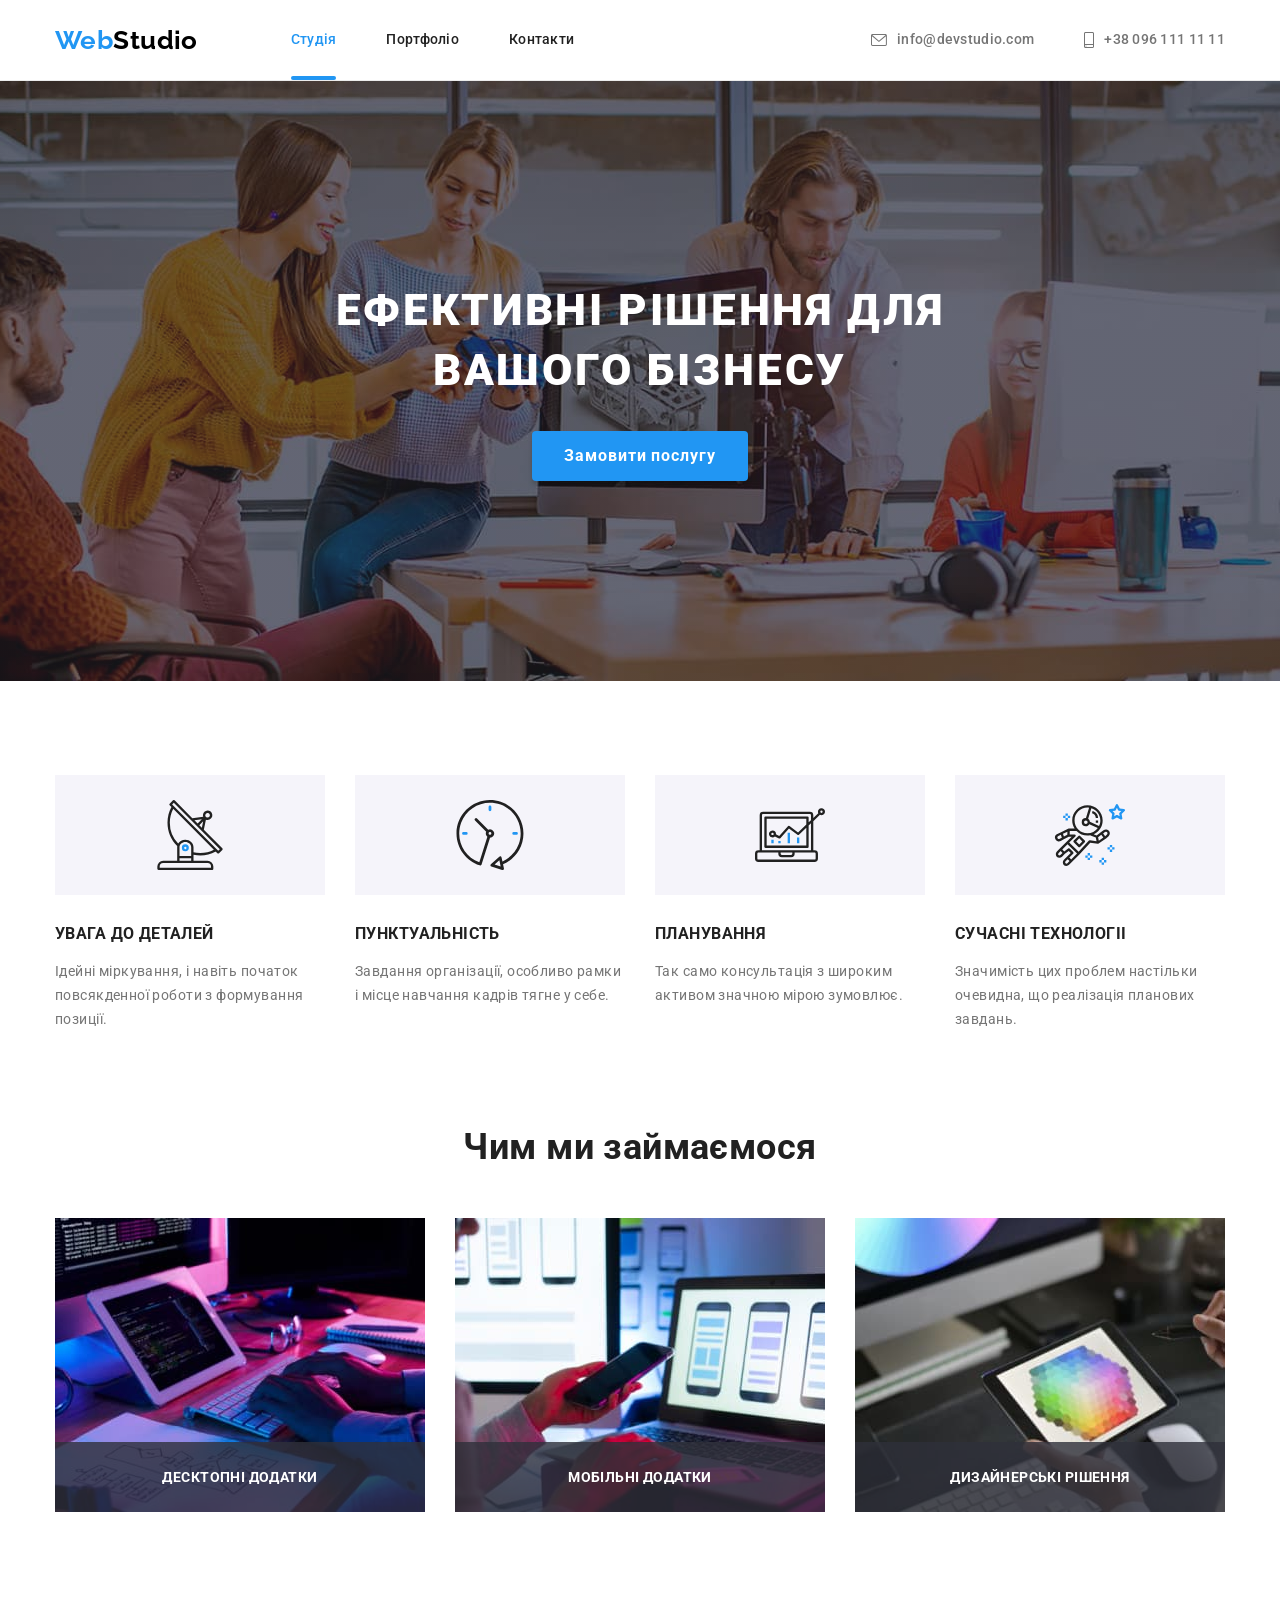
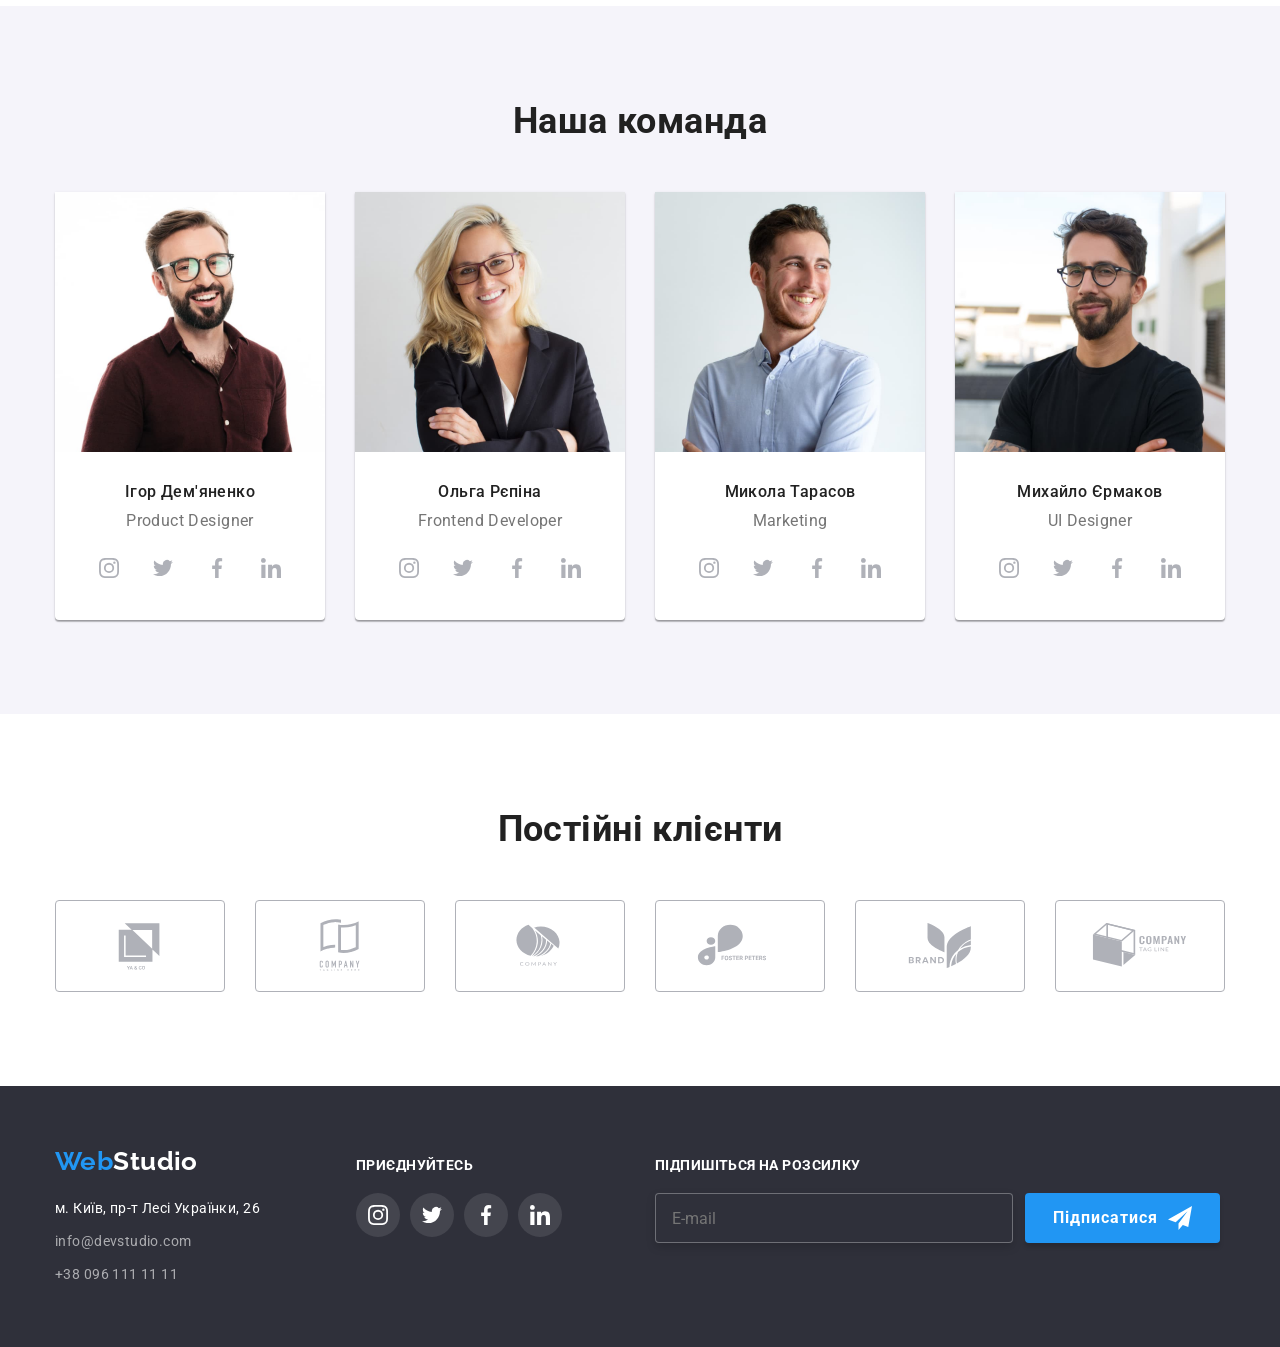
==== index.html @ 7e54023a "yu" ====
<!DOCTYPE html>
<html lang="uk">
<head>
    <meta charset="UTF-8">
    <meta http-equiv="X-UA-Compatible" content="IE=edge">
    <meta name="viewport" content="width=device-width, initial-scale=1.0">
    <title>Document</title>
    <link rel="preconnect" href="https://fonts.googleapis.com">
    <link rel="preconnect" href="https://fonts.gstatic.com" crossorigin>
    <link href="https://fonts.googleapis.com/css2?family=Raleway:wght@700&family=Roboto:wght@400;500;700;900& class="list-cartadisplay=swap" rel="stylesheet">
    <link rel="stylesheet" href="https://cdnjs.cloudflare.com/ajax/libs/modern-normalize/1.1.0/modern-normalize.min.css">
    <link rel="stylesheet" href="./css/styles.css">
</head>
<body>
    <header class="border-header">
            <div class="container site-auth">
                <nav class="site-auth">
                    <a href="./index.html" class="logo"><span class="web">Web</span>Studio</a>
                    <ul class="site-naw list">
                        <li class="iten"><a href="./index.html" class="studio current">Студія</a></li>
                        <li class="iten"><a href="./portfolio.html" class="portfolio">Портфоліо</a></li>
                        <li class="iten"><a href="" class="contact">Контакти</a></li>
                    </ul>
                </nav>
                <ul class="auth-naw list">
                    <li class="iten">
                        <a href="mailto:info@devstudio.com" class="com">
                        <svg class="icon-naw1" width="16" height="12">
                        <use href="./images/icons.svg/symbol-defs(2).svg#icon-envelope"></use>
                        </svg>info@devstudio.com</a>
                    </li>
                    <li class="iten">
                        <a href="tel:+380961111111" class="tel">
                        <svg class="icon-naw2" width="10" height="16">
                        <use href="./images/icons.svg/symbol-defs(2).svg#icon-smartphone"></use>
                        </svg>+38 096 111 11 11</a>
                    </li>
                </ul>
            </div>
    </header>
    <main>
            <!--Шапка-->
        <section class="hero overlya">
                <div class="container">
                    <h1 class="hero-title">Ефективні рішення для вашого бізнесу</h1>
                    <button type="button" class="button-title" data-modal-open>Замовити послугу</button>
                </div>
        </section>
            <!--Особливості-->
        <section class="section">
                <div class="container">
                    <h2 class="visually-hidden">Наші переваги</h2>
                    <ul class="benefit list">
                        <li class="advantage">
                            <div class="advantage-icon">
                                <svg class="icon-benefit" widht="70" height="70">
                                    <use href="./images/icons.svg/symbol-defs(2).svg#icon-antenna"></use>
                                </svg>
                            </div>
                            <h3 class="titles">Увага до деталей</h3>
                            <p class="list-text">Ідейні міркування, і навіть початок повсякденної роботи з формування позиції.</p>
                        </li>
                        <li class="advantage">
                            <div class="advantage-icon">
                                <svg class="icon-benefit" widht="70" height="70">
                                    <use href="./images/icons.svg/symbol-defs(2).svg#icon-clock"></use>
                                </svg>
                            </div>
                            <h3 class="titles">Пунктуальність</h3>
                            <p class="list-text">Завдання організації, особливо рамки і місце навчання кадрів тягне у себе.</p>
                        </li>
                        <li class="advantage">
                            <div class="advantage-icon">
                                <svg class="icon-benefit" widht="70" height="70">
                                    <use href="./images/icons.svg/symbol-defs(2).svg#icon-diagram"></use>
                                </svg>
                            </div>
                            <h3 class="titles">Планування</h3>
                            <p class="list-text">Так само консультація з широким активом значною мірою зумовлює.</p>
                        </li>
                        <li class="advantage">
                            <div class="advantage-icon">
                                <svg class="icon-benefit" widht="70" height="70">
                                    <use href="./images/icons.svg/symbol-defs(2).svg#icon-astronaut"></use>
                                </svg>
                            </div>
                            <h3 class="titles">Сучасні технологіі</h3>
                            <p class="list-text">Значимість цих проблем настільки очевидна, що реалізація планових завдань.</p>
                        </li>
                    </ul>
                </div>
        </section>
            <!--Чим займаємося-->
        <section class="work">
                <div class="container">
                    <h2 class="work-title">Чим ми займаємося</h2>
                    <ul class="work-flex list">
                        <li class="position">
                            <div class="over">
                            <img src="./images/img.jpg" alt="Програмування" width="370">
                            <p class="over-title">Десктопні додатки</p>
                            </div>
                        </li>
                        <li class="position">
                            <div class="over">
                            <img src="./images/img1.jpg" alt="Дизайн" width="370">
                            <p class="over-title">Мобільні додатки</p>
                            </div>
                        </li>
                        <li class="position">
                            <div class="over">
                            <img src="./images/img2.jpg" alt="Креслення" width="370">
                            <p class="over-title">Дизайнерські рішення</p>
                            </div>
                        </li>
                    </ul>
                </div>
        </section>
            <!--Наша команда-->
        <section class="section team">
                <div class="container">
                    <h2 class="team-title">Наша команда</h2>
                    <ul class="team-carta list">
                        <li class=carta-team>
                            <img src="./images/img3.jpg" alt="Фото Ігор Демяненко" width="270">
                            <div class="carta-blok">
                                <h3 class="name">Ігор Дем'яненко</h3>
                                <p class="profession" lang="en">Product Designer</p>
                                <ul class="icon-blok list">
                                    <li class="blok-social">
                                        <a href="" class="fon-icon">
                                            <svg class="centr" width="20" height="20">
                                                <use href="./images/icons.svg/symbol-defs(2).svg#icon-instagram"></use>
                                            </svg>
                                        </a>
                                    </li>
                                    <li class="blok-social">
                                        <a href="" class="fon-icon">
                                            <svg class="centr" width="20" height="20">
                                                <use href="./images/icons.svg/symbol-defs(2).svg#icon-twitter"></use>
                                            </svg>
                                        </a>
                                    </li>
                                    <li class="blok-social">
                                        <a href="" class="fon-icon">
                                            <svg class="centr" width="20" height="20">
                                                <use href="./images/icons.svg/symbol-defs(2).svg#icon-facebook"></use>
                                            </svg>
                                        </a>
                                    </li>
                                    <li class="blok-social">
                                        <a href="" class="fon-icon">
                                            <svg class="centr" width="20" height="20">
                                                <use href="./images/icons.svg/symbol-defs(2).svg#icon-linkedin"></use>
                                            </svg>
                                        </a>
                                    </li>
                                </ul>
                            </div>
                        </li>
                        <li class="carta-team">
                            <img src="./images/img4.jpg" alt="Фото Ольга репіна" width="270">
                            <div class="carta-blok">
                                <h3 class="name">Ольга Рєпіна</h3>
                                <p class="profession" lang="en">Frontend Developer</p>
                                <ul class="icon-blok list">
                                    <li class="blok-social">
                                        <a href="" class="fon-icon">
                                            <svg class="centr" width="20" height="20">
                                                <use href="./images/icons.svg/symbol-defs(2).svg#icon-instagram"></use>
                                            </svg>
                                        </a>
                                    </li>
                                    <li class="blok-social">
                                        <a href="" class="fon-icon">
                                            <svg class="centr" width="20" height="20">
                                                <use href="./images/icons.svg/symbol-defs(2).svg#icon-twitter"></use>
                                            </svg>
                                        </a>
                                    </li>
                                    <li class="blok-social">
                                        <a href="" class="fon-icon">
                                            <svg class="centr" width="20" height="20">
                                                <use href="./images/icons.svg/symbol-defs(2).svg#icon-facebook"></use>
                                            </svg>
                                        </a>
                                    </li>
                                    <li class="blok-social">
                                        <a href="" class="fon-icon">
                                            <svg class="centr" width="20" height="20">
                                                <use href="./images/icons.svg/symbol-defs(2).svg#icon-linkedin"></use>
                                            </svg>
                                        </a>
                                    </li>
                                </ul>
                            </div>
                        </li>
                        <li class="carta-team">
                            <img src="./images/img5.jpg" alt="Фото Микола Тарасов" width="270">
                            <div class="carta-blok">
                                <h3 class="name">Микола Тарасов</h3>
                                <p class="profession" lang="en">Marketing</p>
                                <ul class="icon-blok list">
                                    <li class="blok-social">
                                        <a href="" class="fon-icon">
                                            <svg class="centr" width="20" height="20">
                                                <use href="./images/icons.svg/symbol-defs(2).svg#icon-instagram"></use>
                                            </svg>
                                        </a>
                                    </li>
                                    <li class="blok-social">
                                        <a href="" class="fon-icon">
                                            <svg class="centr" width="20" height="20">
                                                <use href="./images/icons.svg/symbol-defs(2).svg#icon-twitter"></use>
                                            </svg>
                                        </a>
                                    </li>
                                    <li class="blok-social">
                                        <a href="" class="fon-icon">
                                            <svg class="centr" width="20" height="20">
                                                <use href="./images/icons.svg/symbol-defs(2).svg#icon-facebook"></use>
                                            </svg>
                                        </a>
                                    </li>
                                    <li class="blok-social">
                                        <a href="" class="fon-icon">
                                            <svg class="centr" width="20" height="20">
                                                <use href="./images/icons.svg/symbol-defs(2).svg#icon-linkedin"></use>
                                            </svg>
                                        </a>
                                    </li>
                                </ul>
                            </div>
                        </li>
                        <li class="carta-team">
                            <img src="./images/img6.jpg" alt="Фото Михайло Єрмаков" width="270">
                            <div class="carta-blok">
                                <h3 class="name">Михайло Єрмаков</h3>
                                <p class="profession" lang="en">UI Designer</p>
                                <ul class="icon-blok list">
                                    <li class="blok-social">
                                        <a href="" class="fon-icon">
                                            <svg class="centr" width="20" height="20">
                                                <use href="./images/icons.svg/symbol-defs(2).svg#icon-instagram"></use>
                                            </svg>
                                        </a>
                                    </li>
                                    <li class="blok-social">
                                        <a href="" class="fon-icon">
                                            <svg class="centr" width="20" height="20">
                                                <use href="./images/icons.svg/symbol-defs(2).svg#icon-twitter"></use>
                                            </svg>
                                        </a>
                                    </li>
                                    <li class="blok-social">
                                        <a href="" class="fon-icon">
                                            <svg class="centr" width="20" height="20">
                                                <use href="./images/icons.svg/symbol-defs(2).svg#icon-facebook"></use>
                                            </svg>
                                        </a>
                                    </li>
                                    <li class="blok-social">
                                        <a href="" class="fon-icon">
                                            <svg class="centr" width="20" height="20">
                                                <use href="./images/icons.svg/symbol-defs(2).svg#icon-linkedin"></use>
                                            </svg>
                                        </a>
                                    </li>
                                </ul>
                            </div>
                        </li>
                    </ul>
                </div>
        </section>
            <!--Постійні клієнти-->
        <section class="section">
                <div class="container">
                    <h2 class="client-title">Постійні клієнти</h2>
                    <ul class="logo-client list">
                        <li class="client-border">
                            <a href="" class="logo-container">
                                <svg class="client-icon" width="106" height="60">
                                    <use href="./images/icons.svg/symbol-defs(2).svg#icon-logo1"></use>
                                </svg>
                            </a>
                        </li>
                        <li class="client-border">
                            <a href="" class="logo-container">
                                <svg class="client-icon" width="106" height="60">
                                    <use href="./images/icons.svg/symbol-defs(2).svg#icon-logo2"></use>
                                </svg>
                            </a>
                        </li>
                        <li class="client-border">
                            <a href="" class="logo-container">
                                <svg class="client-icon" width="106" height="60">
                                    <use href="./images/icons.svg/symbol-defs(2).svg#icon-logo3"></use>
                                </svg>
                            </a>
                        </li>
                        <li class="client-border">
                            <a href="" class="logo-container">
                                <svg class="client-icon" width="106" height="60">
                                    <use href="./images/icons.svg/symbol-defs(2).svg#icon-logo4"></use>
                                </svg>
                            </a>
                        </li>
                        <li class="client-border">
                            <a href="" class="logo-container">
                                <svg class="client-icon" width="106" height="60">
                                    <use href="./images/icons.svg/symbol-defs(2).svg#icon-logo5"></use>
                                </svg>
                            </a>
                        </li>
                        <li class="client-border">
                            <a href="" class="logo-container">
                                <svg class="client-icon" width="106" height="60">
                                        <use href="./images/icons.svg/symbol-defs(2).svg#icon-logo6"></use>
                                 </svg>
                            </a>
                        </li>
                    </ul>
                </div>
        </section>
    </main>
        <!--Футер-->
    <footer class="footer">
            <div class="container logo-social">
                <div class="blok-footer">
                    <a href="./index.html" class="logo-studio"><span class="web">Web</span>Studio</a>
                    <address class="addres-footer">
                        <ul class="footer-addres list">
                            <li class="list-footer"><a href="https://goo.gl/maps/CPtrU1FHBa2aNyZL9" target="_blank" rel="noopener noreferrer nofollow" class="address">м. Київ, пр-т Лесі Українки, 26</a></li>
                            <li class="list-footer"><a href="mailto:info@devstudio.com" class="info">info@devstudio.com</a></li>
                            <li class="list-footer"><a href="tel:+380961111111" class="telefon">+38 096 111 11 11</a></li>
                        </ul>
                    </address>
                </div>
                <div class="blok-footer">
                    <p class="footer-text">приєднуйтесь</p>
                    <ul class="icon-footer list">
                        <li class="social-blok">
                            <a href="" class="icon-fon">
                                <svg class="centr-icon" width="20" height="20">
                                    <use href="./images/icons.svg/symbol-defs(2).svg#icon-instagram"></use>
                                </svg>
                            </a>
                        </li>
                        <li class="social-blok">
                            <a href="" class="icon-fon">
                                <svg class="centr-icon" width="20" height="20">
                                    <use href="./images/icons.svg/symbol-defs(2).svg#icon-twitter"></use>
                                </svg>
                            </a>
                        </li>
                        <li class="social-blok">
                            <a href="" class="icon-fon">
                                <svg class="centr-icon" width="20" height="20">
                                    <use href="./images/icons.svg/symbol-defs(2).svg#icon-facebook"></use>
                                </svg>
                            </a>
                        </li>
                        <li class="social-blok">
                            <a href="" class="icon-fon">
                                <svg class="centr-icon" width="20" height="20">
                                    <use href="./images/icons.svg/symbol-defs(2).svg#icon-linkedin"></use>
                                </svg>
                            </a>
                        </li>
                    </ul>
                </div>
                <form name="footer-form" class="blok-form">
                    <p class="footer-text">Підпишіться на розсилку</p>
                    <div class="telegram-list">
                        <label class="mail-input">
                            <input type="email" name="mail" class="form-input" placeholder="E-mail">
                        </label>
                        <button type="button" class="footer-button">Підписатися
                            <svg class="button-icon" width="24" height="24">
                                <use href="./images/icons.svg/symbol-defs(3).svg#icon-icon-send"></use>
                            </svg>
                        </button>
                    </div>
                </form>
            </div>
    </footer>
        <!--Модалка-->
    <div class="backdrop is-hidden" data-modal>
        <form class="modal">
            <button class="close" data-modal-close>
              <svg class="modal-close" width="18" height="18">
                  <use href="./images/icons.svg/symbol-defs1.svg#icon-close-black-18dpsvg"></use>
              </svg>
            </button>
            <p class="modal-title">Залиште свої дані, ми вам передзвонимо</p>
            <div class="modal-blok">
                <label class="modal-label">Ім'я
                    <input type="text" name="name" class="modal-input" autocomplete="name">
                    <svg class="modal-icon" width="18" height="18">
                        <use href="./images/icons.svg/symbol-defs(3).svg#icon-person-black-18dp-1"></use>
                    </svg>
                </label>
            </div>
            <div class="modal-blok">
                <label class="modal-label">Телефон
                    <input type="tel" name="tel" class="modal-input">
                    <svg class="modal-icon" width="18" height="18">
                        <use href="./images/icons.svg/symbol-defs(3).svg#icon-phone-black-18dp-1"></use>
                    </svg>
                </label>
            </div>
            <div class="modal-blok">
                <label class="modal-label">Пошта
                    <input type="email" name="email" class="modal-input" autocomplete="email">
                    <svg class="modal-icon" width="18" height="18">
                        <use href="./images/icons.svg/symbol-defs(3).svg#icon-icon-send-2"></use>
                    </svg>
                </label>
            </div>
            <div class="modal-textarea">
                <label class="modal-label">Коментар
                    <textarea name="coment" class="modal-text" rows="10"></textarea>
                </label>
            </div>
            <div class="modal-topic">
                <label class="modal-contract">
                    <input type="checkbox" name="topic" value="contract">
                    Погоджуюся з розсилкою та приймаю <span class="conditions">Умови договору</span>
                </label>
            </div>
            <div class="modal-button">
                <button type="submit" class="button-send">Відправити</button>
            </div>
        <form>
    </div>
    <script src="./js/modal.js"></script>
</body>
</html>
---- css/styles.css ----
:root {
    --primary-text-color: #000000;
    --title-text-color: #212121;
    --accent-color: #2196F3;
    --list-text-color: #757575;
    --primary-bg-color: #FFFFFF;
    --text-color: #FFFFFF;
    --second-bg-color: #F5F4FA;
    --hero-bg-color: #2F303A;
    --button-bg-color: #188CE8;
    --mail-tel-color:  rgba(255, 255, 255, 0.6);
    --border-header-color: #ECECEC;
    --border-carta-color: #EEEEEE;
    --icona-client-color: #AFB1B8;
}

body {
    background: var(--primary-bg-color);

    font-family: Roboto, sans-serif;
    font-size: 14px;
    letter-spacing: 0.03em;
}
img {
    display: block;
    width: 100%;
    height: auto;
}
.list {
    padding: 0;
    margin: 0;
    list-style: none;
}
.container {
    width: 1200px;
    padding-left: 15px;
    padding-right: 15px;
    margin: 0 auto;
}

/* хедер */

.border-header {
    border-bottom: 1px solid var(--border-header-color);
}
.site-auth {
    display: flex;
    align-items: center;
}

.logo {
    margin-right: 93px;

    color: var( --primary-text-colo);

    font-family: Raleway, sans-serif;
    font-weight: 700;
    font-size: 26px;
    line-height: 1.19;
    text-decoration: none;
}
.web {
    color: var(--accent-color);

    font-family: Raleway, sans-serif;
    font-size: 26px;
    line-height: 1.19;
}
/* site-naw */
.site-naw {
    display: flex;
} 
/* останній дитині - зняти */
.site-naw .iten + .iten {
    margin-left: 50px;
}
.site-naw .studio,
.site-naw .portfolio,
.site-naw .contact {
    position: relative;
    display: block;
    padding-top: 32px;
    padding-bottom: 32px;

    color: var(--title-text-color);

    font-weight: 500;
    line-height: 1.14;
    letter-spacing: 0.02em;
    text-decoration: none;
    
    transition-property: color;
    transition-duration: 250ms;
    transition-timing-function: cubic-bezier(0.4, 0, 0.2, 1);
}

.studio:hover,
.studio:focus,
.portfolio:hover,
.portfolio:focus,
.contact:hover,
.contact:focus {
    color: var( --accent-color);

}
.studio.current {
    color: var( --accent-color);
}
.studio.current::after, 
.portfolio.current::after,
.contact.current::after {
    display: block;
    content: '';
    position: absolute;
    width: 100%;
    height: 4px;
    left: 0;
    bottom: 0;
    
    background-color: var(--accent-color);
    border-radius: 2px;
}



/* contakt */

.auth-naw {
    display: flex;
    margin-left: auto;
}

.auth-naw .iten + .iten{
    margin-left: 50px;
}
.tel,
.com {
    display: inline-flex;
    align-items: center;
    padding-top: 32px;
    padding-bottom: 32px;

    color: var(--list-text-color);

    font-weight: 500;
    line-height: 1.14;
    letter-spacing: 0.02em;
    text-decoration: none;

    transition-property: color;
    transition-duration: 250ms;
    transition-timing-function: cubic-bezier(0.4, 0, 0.2, 1);
}
.tel:hover,
.com:hover,
.tel:focus,
.com:focus,
.icon-naw1:hover,
.icon-naw2:hover,
.icon-naw1:focus,
.icon-naw2:focus {
    color: var( --accent-color);

}
.icon-naw1,
.icon-naw2 {
    margin-right: 10px;
    align-items: center;
    fill: var(--list-text-color);
    fill: currentColor;
}


/* Шапка- */

.hero{
    padding-top: 200px;
    padding-bottom: 200px;
    background-color: var(--hero-bg-color);

    text-align: center;
}

.overlya {
    height: 600px;
    max-width: 1600px;
    margin-left: auto;
    margin-right: auto;
    background-image: linear-gradient(to right,
    rgba(47, 48, 58, 0.4),
    rgba(47, 48, 58, 0.4)), 
    url('../images/img_fon.jpg');
    background-repeat: no-repeat;
    background-position: center;
    background-size: cover;
}
.hero-title {
    width: 696px;
    margin-top: 0;
    margin-bottom: 30px;
    margin-left: auto;
    margin-right: auto;

    color: var(--text-color);

    font-weight: 900;
    font-size: 44px;
    line-height: 1.36;
    letter-spacing: 0.06em;
    text-transform: uppercase;
}

.button-title {
    border: none;
    border-radius: 4px;
    text-align: center;
    padding: 10px 32px;
    box-shadow: 0px 4px 4px rgba(0, 0, 0, 0.15);

    color: var(--text-color);
    background-color: var(--accent-color);

    font-weight: 700;
    font-size: 16px;
    line-height: 1.88;
    letter-spacing: 0.06em;
    cursor: pointer;

    transition-property: background-color;
    transition-duration: 250ms;
    transition-timing-function: cubic-bezier(0.4, 0, 0.2, 1);

}
.button-title:hover,
.button-title:focus {
    background-color: var(--button-bg-color);
}

/* Особливості */

/* Скритий заголовок */
.visually-hidden {
    position: absolute;
    white-space: nowrap;
    width: 1px;
    height: 1px;
    overflow: hidden;
    border: 0;
    padding: 0;
    clip: rect(0 0 0 0);
    clip-path: inset(50%);
    margin: -1px;
  }

.section {
    padding-top: 94px;
    padding-bottom: 94px;
  }
.benefit {
    display: flex;
  
  }

.benefit .advantage {
    width: 270px;
  }

.benefit .advantage +.advantage {
    margin-left: 30px;
  }

.advantage-icon {
    display: flex;
    align-items: center;
    height: 120px;
    margin-bottom: 30px;

    background-color: var(--second-bg-color);
}

.list .titles {
    margin-top: 0;
    margin-bottom: 10;

    color: var(--title-text-color);

    font-weight: 700;
    line-height: 1.14;
    text-transform: uppercase;
}

.list-text {
    margin-top: 0;
    margin-bottom: 0;

    color: var(--list-text-color);

    line-height: 1.71;
}
/* Чим займаємось */

.work {
    padding-bottom: 94px;
}
.work-flex {
    display: flex;
}

.work-flex .position + .position {
    margin-left: 30px;
}
.work-title {
    margin-top: 0;
    margin-bottom: 50px;
    text-align: center;

    color: var(--title-text-color);

    font-weight: 700;
    font-size: 36px;
    line-height: 1.17;
}
.position {
    position: relative;
} 
.over::before {
    display: inline-block;
    position: absolute;
    content: '';
    width: 100%;
    height: 70px;
    bottom: 0;
    background-color: rgba(47, 48, 58, 0.8);
} 
 .over-title {
    position: absolute;
    bottom: 27px; 
    width: 100%;

    color: var(--text-color);
    font-weight: 700;
    line-height: 1.15;
    text-align: center;
    margin: 0;
    text-transform: uppercase
} 

/* Наша команда */


.team {
    background: var(--second-bg-color);
}
.team-carta {
    display: flex;
}
.team-carta .carta-team + .carta-team {
    margin-left: 30px;
}
.carta-team {
    background: var(--primary-bg-color);

    box-shadow: 0px 1px 3px rgba(0, 0, 0, 0.12),
    0px 1px 1px rgba(0, 0, 0, 0.14),
    0px 2px 1px rgba(0, 0, 0, 0.2);

    border-radius: 0px 0px 4px 4px;
}
.team-title {
    margin-top: 0;
    margin-bottom: 50px;
    text-align: center;

    color: var(--title-text-color);

    font-weight: 700;
    font-size: 36px;
    line-height: 1.17;
}
.name {
    margin-top: 0;
    margin-bottom: 0;

    color: var(--title-text-color);

    font-weight: 500;
    font-size: 16px;
    line-height: 1.19;
    text-align: center;
}
.profession {
    margin-top: 10px;
    margin-bottom: 0;

    color: var(--list-text-color);

    font-size: 16px;
    line-height: 1.19;
    text-align: center;
}
.carta-blok {
    padding-top: 30px;
    padding-bottom: 30px;
}
.icon-blok {
    display: flex;
    justify-content: center;
    margin-top: 16px;
}
.icon-blok .blok-social + .blok-social  {
    margin-left: 10px;
}

.fon-icon {
    display: flex;
    align-items: center;
    justify-content: center;
    width: 44px;
    height: 44px;
    border-radius: 50%;
    color: var(--icona-client-color);

    transition-property: color;
    transition-duration: 250ms;
    transition-timing-function: cubic-bezier(0.4, 0, 0.2, 1);
    
}
.fon-icon:hover,
.fon-icon:focus {
    background-color: var(--accent-color);
    color: var(--text-color);
}
.centr {
    fill: currentColor;
}

/* Постійні клієнти */

.client-title {
    margin-top: 0;
    margin-bottom: 50px;
    text-align: center;

    color: var(--title-text-color);

    font-weight: 700;
    font-size: 36px;
    line-height: 1.17;
}

.logo-client {
    display: flex;
}

.logo-client .client-border +.client-border {
    margin-left: 30px;
}

.logo-container {
    display: flex;
    justify-content: center;
    align-items: center;
    width: 170px;
    height: 92px;

    color: var(--icona-client-color);
    border: 1px solid var(--icona-client-color);
    border-radius: 4px;

    transition-property: color, border;
    transition-duration: 250ms;
    transition-timing-function: cubic-bezier(0.4, 0, 0.2, 1);

}

.client-icon {
    fill: currentColor;  
}

.logo-container:hover,
.logo-container:focus {
    color: var(--accent-color);
    border: 1px solid var(--accent-color);
}


 /* футер */
.footer {
    padding-top: 60px;
    padding-bottom: 60px;
    background: var(--hero-bg-color);
}
.logo-social {
    display: flex;
    align-items: baseline;
}

.logo-social .blok-footer + .blok-footer {
    margin-left: 70px;
}
.logo-studio {
    width: 145px;
    
    color: var(--text-color);

    font-family: Raleway, sans-serif;
    font-style: normal;
    font-weight: 700;
    font-size: 26px;
    line-height: 1.19px;
    text-decoration: none;
}

.addres-footer{
    margin-top: 20px;
    width: 231px;
}

.footer-addres .list-footer + .list-footer {
    margin-top: 9px;
}

.address{
    color: var(--text-color);

    font-style: normal;
    line-height: 1.71;
    text-decoration: none;
}
.info,
.telefon {
    color: var(--mail-tel-color);

    font-style: normal;
    line-height: 1.71;
    text-decoration: none;

    transition-property: color;
    transition-duration: 250ms;
    transition-timing-function: cubic-bezier(0.4, 0, 0.2, 1);
}
.info:hover,
.telefon:hover,
.info:focus,
.telefon:focus{
    color: var(--accent-color);
}

.footer-text {
    margin-top: 0;
    margin-bottom: 20px;

    color: var(--text-color);
    font-weight: 700;
    line-height: 1.15;
    text-transform: uppercase;
}
.icon-footer {
    display: flex;
}
.icon-footer .social-blok + .social-blok {
    margin-left: 10px;
}
.icon-fon {
    display: flex;
    align-items: center;
    justify-content: center;
    width: 44px;
    height: 44px;
    border-radius: 50%;

    background-color: rgba(255, 255, 255, 0.1);
    color: var(--text-color);

    transition-property: background-color;
    transition-duration: 250ms;
    transition-timing-function: cubic-bezier(0.4, 0, 0.2, 1);
}
.icon-fon:hover,
.icon-fon:focus {
    background-color: var(--accent-color);
}

.centr-icon {
    fill: currentColor;
}
.blok-form {
    margin-left: 93px;
    display: inline-block;
    

}
.telegram-list {
    display: flex;

}

.mail-input {
    width: 358px;
    height: 50px;

}

.form-input {
    width: 100%;
    height: 100%;
    padding: 15px 16px;

    font-size: 16px;
    line-height: 1.25;
    color: var(--mail-tel-color);

    border: 1px solid rgba(255, 255, 255, 0.3);
    filter: drop-shadow(0px 4px 4px rgba(0, 0, 0, 0.15));
    border-radius: 4px;
    background-color: var(--hero-bg-color);

}

 .footer-button {
    border: none;
    box-shadow: 0px 4px 4px rgba(0, 0, 0, 0.15);
    border-radius: 4px;
    margin-left: 12px;

    font-weight: 700;
    font-size: 16px;
    line-height: 1.88;
    letter-spacing: 0.06em;
        
    display: flex;
    align-items: center;
    text-align: center;
    padding: 10px 28px;
    cursor: pointer;
    
    background: var(--accent-color);
    color: var(--text-color);
 }
  .button-icon {
    margin-left: 10px;
  }

/* Портфоліо */


.site-naw .portfolio.current {
    color: var(--accent-color);
}

.menu {
    display: flex; 
    justify-content: center;
    margin-bottom: 50px;
}

.menu .menu-button + .menu-button {
    margin-left: 8px;
}


.button:hover,
.button:focus {
    color: var(--text-color);
    background-color: var(--accent-color);
    box-shadow: 0px 3px 1px rgba(0, 0, 0, 0.1),
    0px 1px 2px rgba(0, 0, 0, 0.08),
    0px 2px 2px rgba(0, 0, 0, 0.12);
}
.button {
    border: none;
    display: inline-block;
    border-radius: 4px;
    padding: 6px 22px;

    color: var(--title-text-color);
    background-color: var(--second-bg-color);

    font-weight: 500;
    font-size: 16px;
    line-height: 1.62;
    text-align: center;
    letter-spacing: 0.03em;
    cursor: pointer;
    
    transition-property: backgraund-color, color;
    transition-duration: 250ms;
    transition-timing-function: cubic-bezier(0.4, 0, 0.2, 1);
}
.flex-container {
    display: flex;
    flex-wrap: wrap;
}

.flex-carta {
    width: 370px;
}
.flex-carta:not(:nth-child(3n)) {
    margin-right: 30px;
}
.flex-carta:not(:nth-last-child(-n+3)) {
    margin-bottom: 30px;
}

.carta-link {
    display: block;
    text-decoration: none;
    
    transition-duration: 250ms;
    transition-timing-function: cubic-bezier(0.4, 0, 0.2, 1);
}

.carta-link:hover,
.carta-link:focus {
    box-shadow: 0px 1px 1px rgba(0, 0, 0, 0.12),
     0px 4px 4px rgba(0, 0, 0, 0.06),
     1px 4px 6px rgba(0, 0, 0, 0.16);
}
.overlay {
    position: relative;
    overflow: hidden;
}

.overlay-text {
    position: absolute;
    left: 0;
    top: 100%;
    
    width: 100%;
    height: 100%;
    padding: 63px 24px;
    margin: 0;
    
    background-color: rgba(33, 150, 243, 0.9);

    font-size: 18px;
    line-height: 1.56;    
    letter-spacing: 0.03em;
    color: var(--text-color);
    transform: translateY(0);

    transition-property: transform;
    transition-duration: 250ms;
    transition-timing-function: cubic-bezier(0.4, 0, 0.2, 1);

}
.carta-link:hover .overlay-text {
    transform: translateY(-100%);
}

.carta {
    padding: 20px 24px;
    border-bottom: 1px solid var(--border-carta-color);
    border-left: 1px solid var(--border-carta-color);
    border-right: 1px solid var(--border-carta-color);
   
}
.text-title {
    margin: 0;

    color: var(--title-text-color);

    font-weight: 700;
    font-size: 18px;
    line-height: 2.0;
    letter-spacing: 0.06em;
}
.paragraph {
    margin-top: 4px;
    margin-bottom: 0;

    color: var(--list-text-color);

    font-size: 16px;
    line-height: 1.88;
}

/* Модалка */

.backdrop {
    position: fixed;
    top: 0;
    left: 0;
    width: 100%;
    height: 100%;

    background-color: rgba(0, 0, 0, 0.2);

    transition-duration: 500ms;
    opacity: 1;
}
.backdrop.is-hidden {
    opacity: 0;
    pointer-events: none;
}

.backdrop.is-hidden .modal {
    transform: translate(-50%, -50%) scale(0.5);
}

.modal {
    position: absolute;
    top: 50%;
    left: 50%;
    
    transition-duration: 500ms;
    transform: translate(-50%, -50%) scale(1);

    width: 528px;
    height: 581px;
    padding: 40px;

    background-color: var(--primary-bg-color);
    box-shadow: 0px 1px 3px rgba(0, 0, 0, 0.12),
    0px 1px 1px rgba(0, 0, 0, 0.14),
    0px 2px 1px rgba(0, 0, 0, 0.2);
    border-radius: 4px;
    
}
.close {
    position: absolute;
    top: 8px;
    right: 8px;
    padding: 0;
    border-radius: 50%;

    display: flex;
    align-items: center;
    justify-content: center;
    width: 30px;
    height: 30px; 
    border: 1px solid rgba(0, 0, 0, 0.1);

    background-color: var(--text-color);
    cursor: pointer;
}

.modal-title {
    margin-top: 0;
    margin-bottom: 12px;

    font-weight: 700;
    font-size: 20px;
    line-height: 1.15;
    text-align: center;
    color: var(--title-text-color);
}

.modal-label {
    position: relative;
    font-size: 12px;
    line-height: 1.16;
    letter-spacing: 0.01em;
    color: var(--list-text-color);
}

.modal-blok {
    display: flex;
    flex-direction: column;
    margin-bottom: 10px;
}
.modal-input {
    width: 448px;
    height: 40px;
    margin-top: 4px;
    border: 1px solid rgba(33, 33, 33, 0.2);
    border-radius: 4px;
}
.modal-input:focus + .modal-icon {
    color: var(--button-bg-color);
}

.modal-icon {
    position: absolute;
    bottom: 11px;
    left: 12px;
    color: var(--title-text-color);
}

.modal-textarea {
    display: flex;
    flex-direction: column;
    margin-bottom: 20px;
}

.modal-text {
    width: 448px;
    height: 138px;
    margin-top: 4px;
    border: 1px solid rgba(33, 33, 33, 0.2);
    border-radius: 4px;
    

}

textarea {
    resize: none;
}

.modal-topic,
.modal-button {
    display: flex;
    align-items: center;
    justify-content: center;
}

.modal-contract {
    line-height: 1.17;
    
    color: var(--list-text-color);
}

.conditions {
  line-height: 1.17;
  color: var(--accent-color);
  text-decoration: solid;
}

.button-send {
    
    margin-top: 30px;

    border: none;
    padding: 10px 52px;
    box-shadow: 0px 4px 4px rgba(0, 0, 0, 0.15);
    border-radius: 4px;
    cursor: pointer;

    background-color: var(--accent-color);
    color: var(--text-color);

    font-weight: 700;
    font-size: 16px;
    line-height: 1.88;
    letter-spacing: 0.06em;    
    align-items: center;
    text-align: center; 

    transition: background-color;
    transition-duration: 250ms;
    transition-timing-function: cubic-bezier(0.4, 0, 0.2, 1);
}
.button-send:hover,
.button-send:focus {
    background: var(--button-bg-color);
}
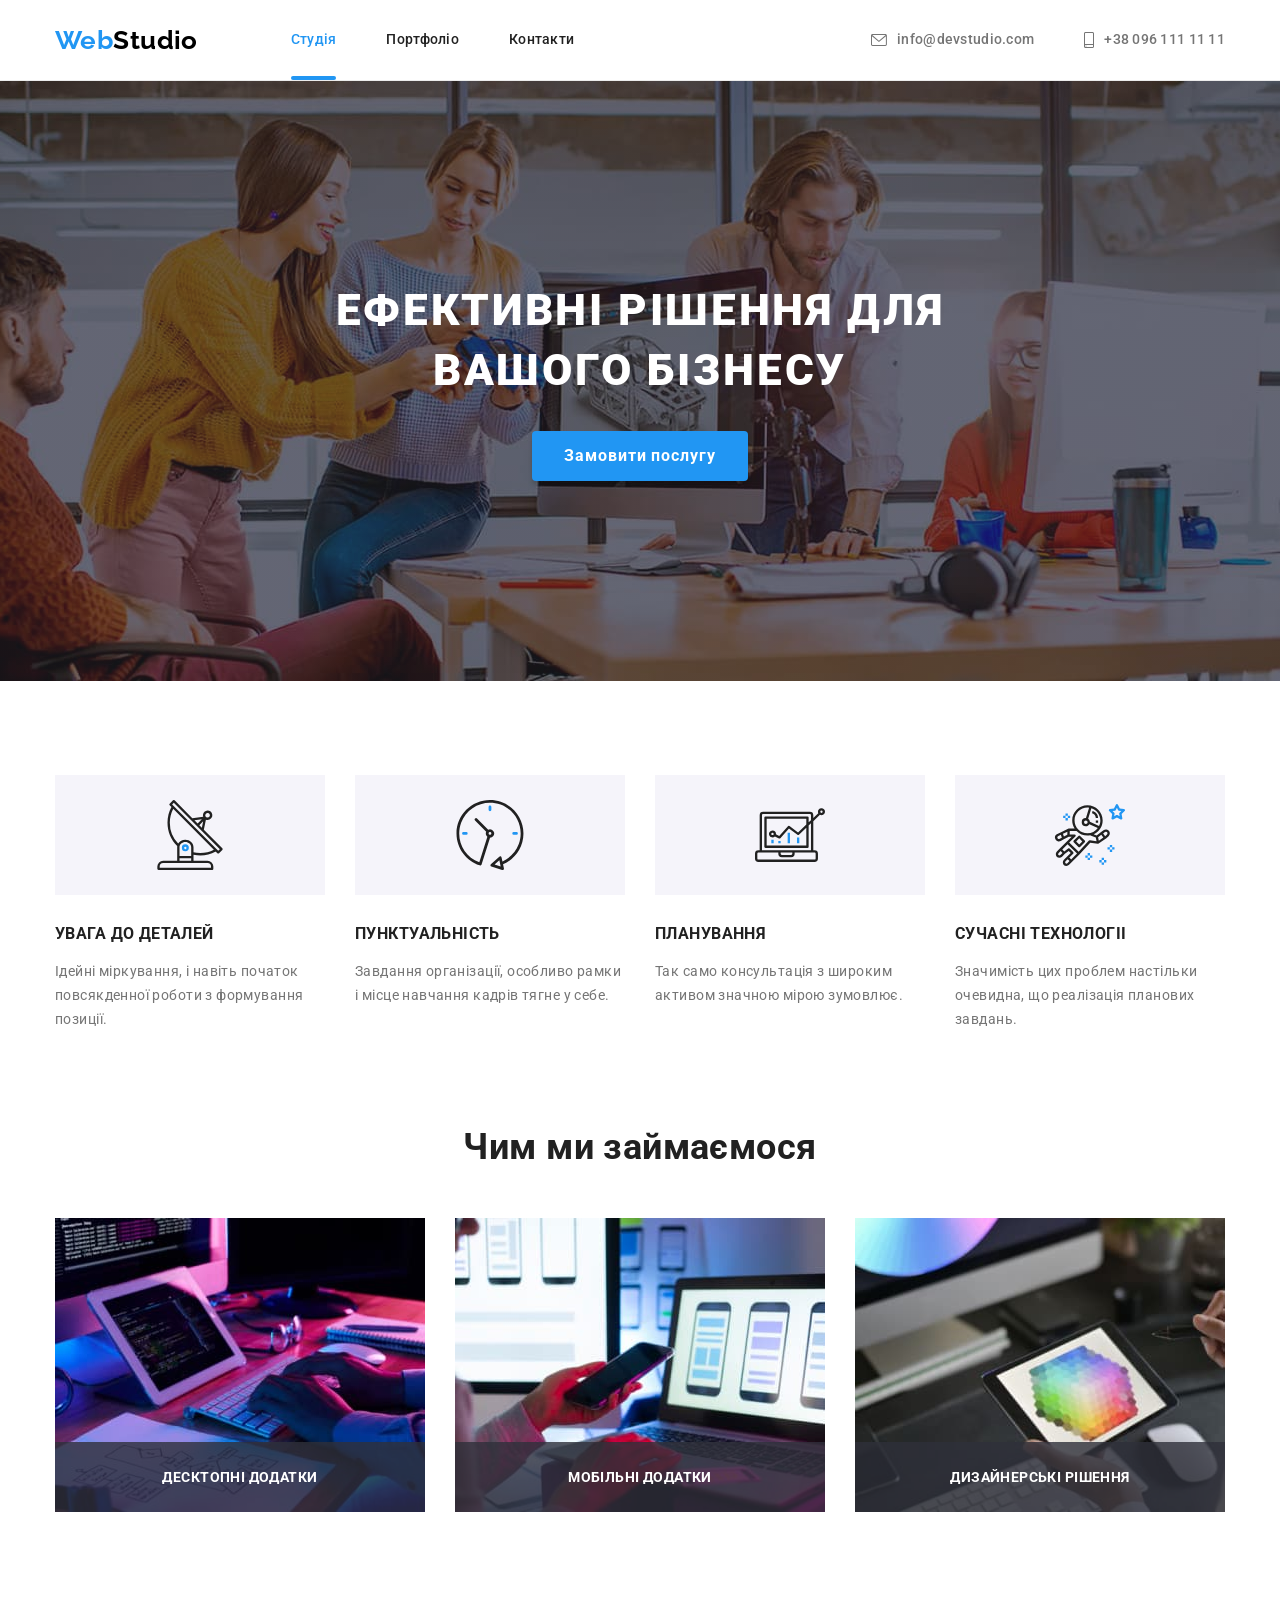
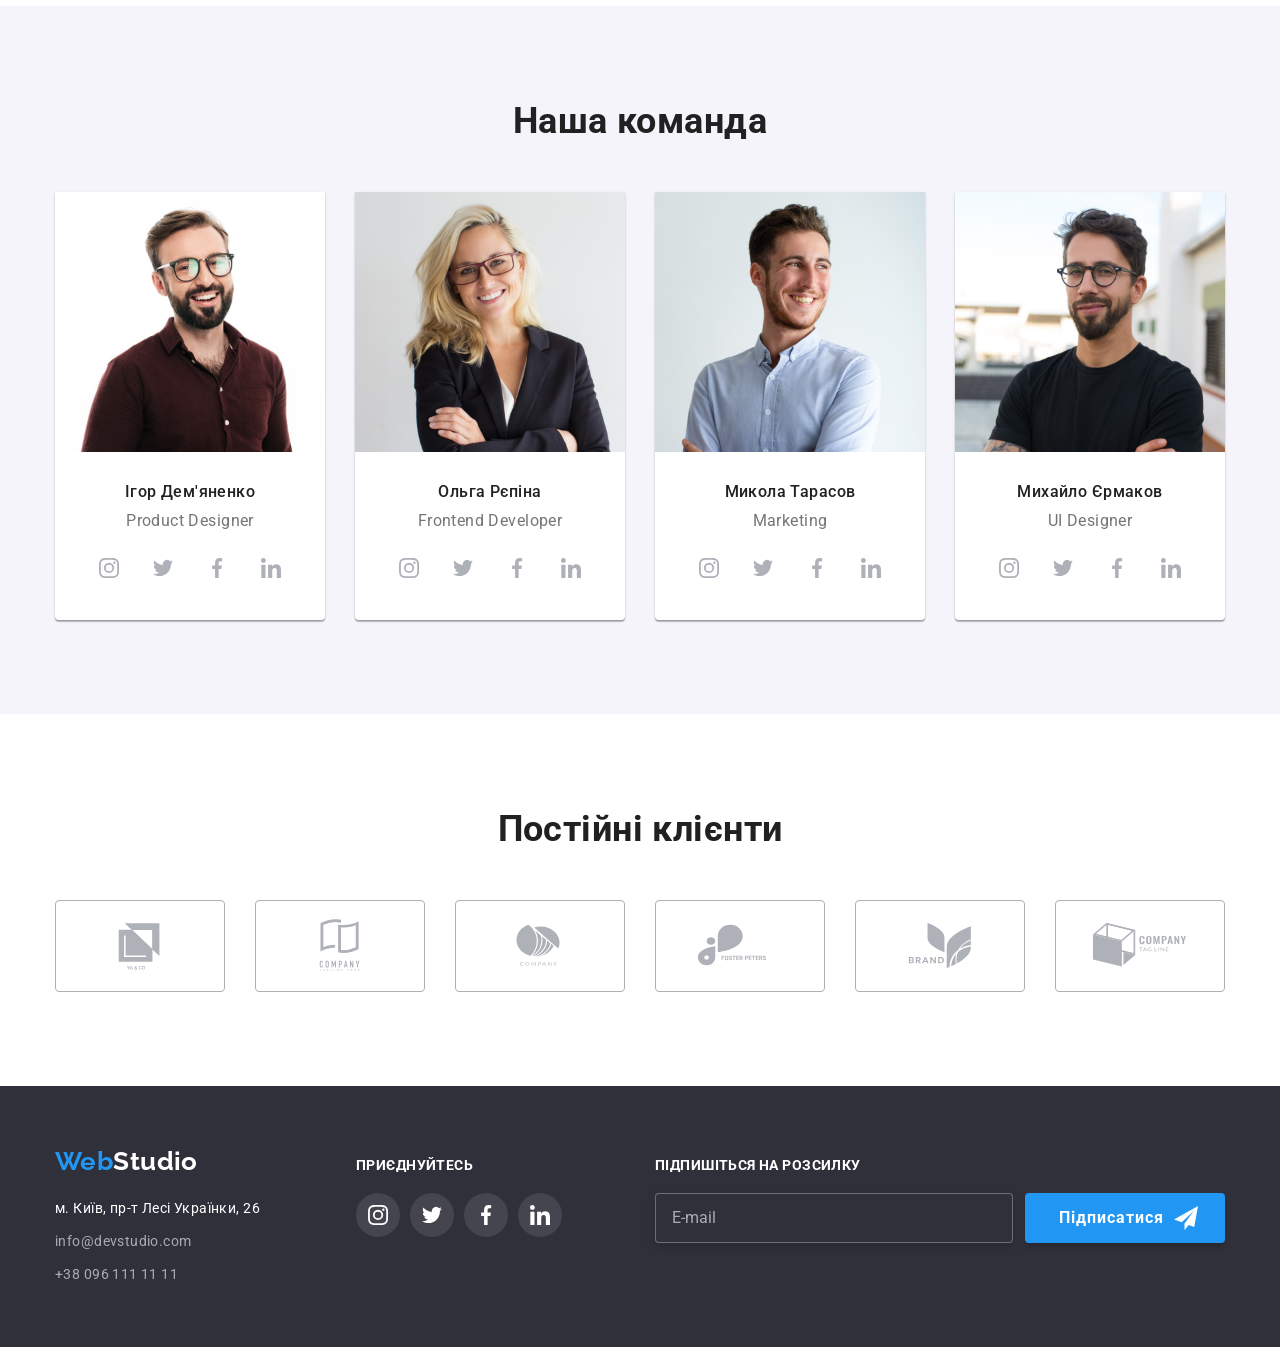
==== commit ef31f317: "cb" ====
--- a/index.html
+++ b/index.html
@@ -419,13 +419,16 @@
             </div>
             <div class="modal-textarea">
                 <label class="modal-label">Коментар
-                    <textarea name="coment" class="modal-text" rows="10"></textarea>
+                    <textarea name="coment" class="modal-text" placeholder="Введіть текст"></textarea>
                 </label>
             </div>
             <div class="modal-topic">
                 <label class="modal-contract">
-                    <input type="checkbox" name="topic" value="contract">
-                    Погоджуюся з розсилкою та приймаю <span class="conditions">Умови договору</span>
+                    <input class="checkbox"  type="checkbox" name="topic" value="contract">
+                    <svg class="modal-checkbox" width="16" height="15">
+                        <use href="./images/icons.svg/symbol-defs(3).svg#icon-icon-check"></use>
+                    </svg>
+                    Погоджуюся з розсилкою та приймаю<a class="conditions" href="#">Умови договору</a>
                 </label>
             </div>
             <div class="modal-button">
--- a/css/styles.css
+++ b/css/styles.css
@@ -606,10 +606,6 @@
     height: 100%;
     padding: 15px 16px;
 
-    font-size: 16px;
-    line-height: 1.25;
-    color: var(--mail-tel-color);
-
     border: 1px solid rgba(255, 255, 255, 0.3);
     filter: drop-shadow(0px 4px 4px rgba(0, 0, 0, 0.15));
     border-radius: 4px;
@@ -617,7 +613,14 @@
 
 }
 
+.form-input::placeholder {
+    font-size: 16px;
+    line-height: 1.25;
+    color: var(--mail-tel-color);
+}
+
  .footer-button {
+    width: 200px;
     border: none;
     box-shadow: 0px 4px 4px rgba(0, 0, 0, 0.15);
     border-radius: 4px;
@@ -631,11 +634,20 @@
     display: flex;
     align-items: center;
     text-align: center;
-    padding: 10px 28px;
+    text-indent: 28px;
     cursor: pointer;
     
     background: var(--accent-color);
     color: var(--text-color);
+
+    transition-property: background-color;
+    transition-duration: 250ms;
+    transition-timing-function: cubic-bezier(0.4, 0, 0.2, 1);
+ }
+
+ .footer-button:hover,
+ .footer-button:focus {
+    background-color: var(--button-bg-color);
  }
   .button-icon {
     margin-left: 10px;
@@ -833,6 +845,24 @@
 
     background-color: var(--text-color);
     cursor: pointer;
+
+    transition: color;
+    transition-duration: 250ms;
+    transition-timing-function: cubic-bezier(0.4, 0, 0.2, 1);
+}
+
+.modal-close {
+    color: var(--primary-text-color);
+
+    transition: color;
+    transition-duration: 250ms;
+    transition-timing-function: cubic-bezier(0.4, 0, 0.2, 1);
+}
+
+
+.modal-close:hover,
+.modal-close:focus {
+    fill: var(--accent-color);
 }
 
 .modal-title {
@@ -847,14 +877,15 @@
 }
 
 .modal-label {
-    position: relative;
     font-size: 12px;
     line-height: 1.16;
     letter-spacing: 0.01em;
     color: var(--list-text-color);
+     
 }
 
 .modal-blok {
+    position: relative;
     display: flex;
     flex-direction: column;
     margin-bottom: 10px;
@@ -863,11 +894,17 @@
     width: 448px;
     height: 40px;
     margin-top: 4px;
+    padding-left: 42px;
     border: 1px solid rgba(33, 33, 33, 0.2);
     border-radius: 4px;
-}
-.modal-input:focus + .modal-icon {
-    color: var(--button-bg-color);
+    transition: border;
+}
+.modal-label:focus-within > .modal-input,
+.modal-label:focus-within > .modal-icon,
+.modal-label:focus-within > .modal-text {
+    border-color: var(--button-bg-color);
+    fill: var(--button-bg-color);
+    outline: none;
 }
 
 .modal-icon {
@@ -875,6 +912,7 @@
     bottom: 11px;
     left: 12px;
     color: var(--title-text-color);
+    transition: color;
 }
 
 .modal-textarea {
@@ -885,17 +923,27 @@
 
 .modal-text {
     width: 448px;
-    height: 138px;
+    height: 120px;
     margin-top: 4px;
+    padding: 12px 16px;
     border: 1px solid rgba(33, 33, 33, 0.2);
     border-radius: 4px;
     
-
-}
-
+}
+/* Убрати розтягування */
 textarea {
     resize: none;
 }
+ 
+textarea::placeholder {
+    font-size: 12px;
+    line-height: 1.16;
+    letter-spacing: 0.01em;
+    
+    color: rgba(117, 117, 117, 0.5);
+}
+
+
 
 .modal-topic,
 .modal-button {
@@ -905,23 +953,55 @@
 }
 
 .modal-contract {
-    line-height: 1.17;
+    display: flex;
+    align-items: center;
+    justify-content: center;
+    margin-bottom: 30px;
+
+    line-height: 1.51;
     
     color: var(--list-text-color);
 }
+.checkbox {
+    position: absolute;
+    white-space: nowrap;
+    width: 1px;
+    height: 1px;
+    overflow: hidden;
+    border: 0;
+    padding: 0;
+    clip: rect(0 0 0 0);
+    clip-path: inset(50%);
+    margin: -1px;
+}
 
 .conditions {
-  line-height: 1.17;
+  margin-left: 3px;
+  line-height: 1.51;
+
+  text-decoration: underline var(--accent-color);
   color: var(--accent-color);
-  text-decoration: solid;
+}
+
+.modal-checkbox {
+    margin-right: 8px;
+    border: 2px solid var(--title-text-color);
+    border-radius: 2px;
+}
+
+.checkbox:checked + .modal-checkbox {
+    background-color: var(--accent-color);
+    border: transparent;
+    background-size: contain;
+    background-origin: border-box;
 }
 
 .button-send {
-    
-    margin-top: 30px;
+    width: 200px;
+    height: 50px;
 
     border: none;
-    padding: 10px 52px;
+    /* padding: 10px 52px; */
     box-shadow: 0px 4px 4px rgba(0, 0, 0, 0.15);
     border-radius: 4px;
     cursor: pointer;
@@ -942,5 +1022,5 @@
 }
 .button-send:hover,
 .button-send:focus {
-    background: var(--button-bg-color);
-}
+    background-color: var(--button-bg-color);
+}
